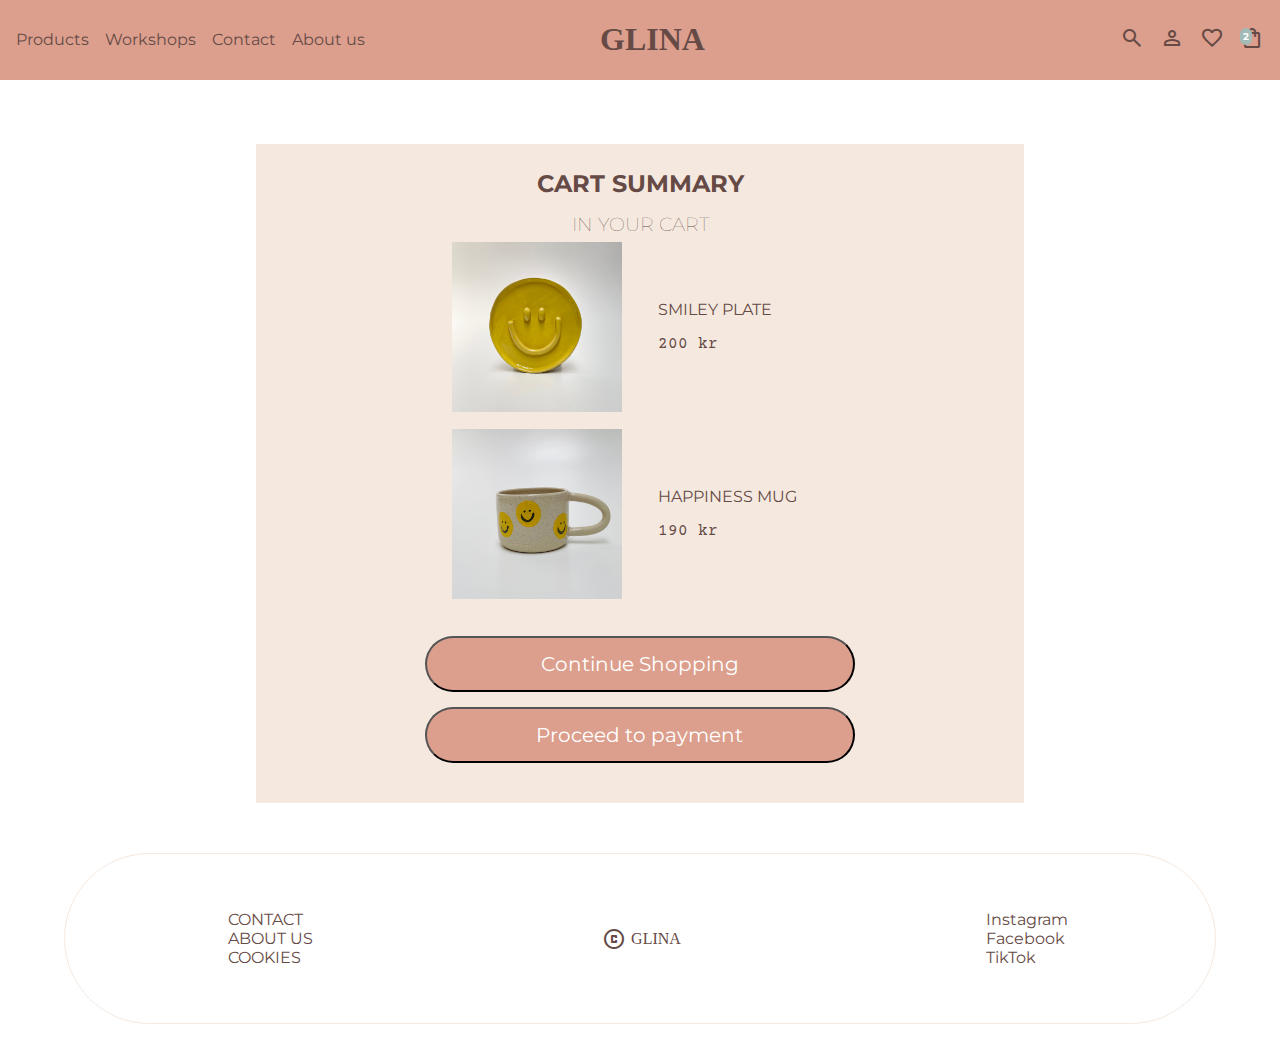
==== cartsummary.html @ a9a79e86 "cart dropdown start" ====
<!DOCTYPE html>
<html lang="en">
  <head>
    <meta charset="UTF-8" />
    <meta name="viewport" content="width=device-width, initial-scale=1.0" />
    <title>GLINA</title>
    <link rel="stylesheet" href="css/cartsummary.css">
    <link rel="stylesheet" href="https://fonts.googleapis.com/css2?family=Material+Symbols+Outlined:opsz,wght,FILL,GRAD@24,400,0,0" />
    <link rel="preconnect" href="https://fonts.googleapis.com">
    <link rel="preconnect" href="https://fonts.gstatic.com" crossorigin>
    <link href="https://fonts.googleapis.com/css2?family=Montserrat:wght@400;600&family=Unbounded&display=swap" rel="stylesheet">
    <link rel="preconnect" href="https://fonts.googleapis.com"> 
    <link rel="preconnect" href="https://fonts.gstatic.com" crossorigin> 
    <link href="https://fonts.googleapis.com/css2?family=Courier+Prime&display=swap" rel="stylesheet">
  </head>

  <body>

    <header>
      <ul id="header-tabs">

        <li class="dropdown">
          <button class="dropbtn"> Products</button>
          <div class ="dropdown-content">
            <a href="product-page.html">All Products</a>
            <a href="#">Mugs</a>
            <a href="#">Bowls</a>
            <a href="#">Plates</a>
            <a href="#">Decorative</a>
          </div>
        </li>

        <a href="#">
          <li>Workshops</li>
        </a>

        <a href="#">
          <li>Contact</li>
        </a>

        <a href="#">
          <li>About us</li>
        </a>
      </ul>
      
      <a href="index.html">
        <h1 id="logo">GLINA</h1>
      </a>
      
      <div class="flex-container">
        <div>
           <span class="material-symbols-outlined">
          search
           </span>
        </div>

        <div>
          <span class="material-symbols-outlined">
            person
          </span>
        </div>


        <div>
          <span class="material-symbols-outlined">
              favorite
          </span>
        </div>


        <div id="spoppingbag">
          <a href="cartsummary.html">
          <span class="material-symbols-outlined"> shopping_bag </span>
          <div class="overlay">
            <p id="number">2</p>
            </a>
          </div>
        </div>
      </div>
    
    </header>

    <main>
        
        <div class="container">
            <h2>CART SUMMARY</h2>
            <h3>IN YOUR CART</h3> 
            <div class="cart-summary">
                <img class="product-img" src="specific-product-img/IMG_63083_1296x.heic.jpeg" alt="The Smiley Plate product image">
                 <div class="smiley-plate-text">
                    <p>SMILEY PLATE</p>
                    <p class="price">200 kr</p>  
                </div>
                <img class="product-img" src="specific-product-img/IMG_2815_1296x.heic.jpeg" alt="The Happiness Mug product image">
                <div class="happiness-mug-text">
                     <p>HAPPINESS MUG</p>
                     <p class="price">190 kr</p>

                </div>
                
            </div>
            <div>
              <a href="product-page.html">
                <button class="cart-button"> 
                    Continue Shopping
                </button>
              </a>
            </div>
            <div>
              <a href="customer-info.html">
                <button class="cart-button">
                    Proceed to payment
                </button>
              </a>
            </div>
        </div>
    </main>

    <footer>
      <ul id="footer-info-one">
          <li>CONTACT</li>
          <li>ABOUT US</li>
          <li>COOKIES</li>
        </ul>
        
        <div id="copyright">
          <span id="copysymbol" class="material-symbols-outlined">
          copyright
          </span>
           <p>GLINA</p>
        </div>
  
        <ul id="footer-info-two">
          <li>Instagram</li>
          <li>Facebook</li>
          <li>TikTok</li>
        </ul>
  </footer>
  </body>
</html>
---- css/cartsummary.css ----
body {
    margin: 0;
}

/* HEADER */


.dropdown{
    position: relative;
    display: inline-block;
}
.dropbtn{
    background-color: #dc9f8d;
    color: #664a46;
    padding: 0;
    font-size: 16px;
    border: none;
    cursor: pointer;
    font-family: 'Montserrat', sans-serif;

}
.dropdown-content {
    display: none;
    position: absolute;
    background-color: white;
    min-width: 200px;
    z-index: 1;
}
.dropdown-content a {
    display: block;
    padding: 10px;
    text-decoration: none;
    color: black;
}
.dropdown-content a:hover {
    background-color: #A2BBB7;
}
.dropdown:hover .dropdown-content{
    display: block;
}

* {
    color: #664a46;
}

#header-tabs {
    font-family: 'Montserrat', sans-serif;
    list-style: none;
    padding: 0;
    display: flex;
    flex-direction: row;
}

a {
    text-decoration: none;
}

li {
    margin-left: 1rem;
}

header {
    display: flex;
    align-items: center;
    justify-content: space-between;
    background-color: #dc9f8d;
}

.flex-container {
    display: flex;
}

.material-symbols-outlined {
    margin-right: 1rem;
}

#logo {
    margin-right: 180px;
}


#spoppingbag {
    position: relative;
    display: inline-block;
  }
  
  .overlay {
    position: absolute;
    top: 0;
    left: 0;
    z-index: 1;
  }
  
  #number {
    font-family: "Montserrat", sans-serif;
    color: white;
    background-color: #A2BBB7;
    display: inline;
    border-radius: 100px;
    padding: 3px;
    font-size: 0.6rem;
    font-weight: bold;
  }

/* FOOTER */

footer {
    display: flex;
    justify-content: space-between;
    align-items: center;
    border: 1px solid #f5e9df;
    padding: 40px;
    border-radius: 1000px;
    margin-left: 5%;
    margin-right: 5%;
    margin-top: 50px;
    margin-bottom: 30px;
}

#footer-info-one, #footer-info-two {
    font-family: 'Montserrat', sans-serif;
    padding-left: 0%;
    list-style: none;
    margin-left: 10%;
    margin-right: 10%;
}

#copyright {
    display: flex;
    align-items: center;
    color: #664a46;
}

#copysymbol {
    margin-right: 0;
    padding-right: 5px;
}

@media screen and (max-width: 400px) {
    #footer-info-one {
        margin-left: 0;
        margin-right: 0;
        order: -1;
        line-height: 22px;
    } 
    
    #footer-info-two {
        order: -1;
        line-height: 22px;
    }

    footer {
        display: flex;
        flex-direction: column;
        border-radius: 50px;
    }
}

/* FOOTER ending */

.cart-summary{
    display: grid;
    grid-template-columns: repeat(2, 1fr);
    column-width: 10%;
    align-self: center;
    align-content: center;
    margin-top: 0%;
    margin-bottom: 5vh;
    gap: 5%;
}
.container{
    background-color: #F5E9DF;
    margin-top: 5%;
    margin-left: 20%;
    margin-right: 20%;
    padding: 2%;
}
/*ask someone how to center those button ishes*/
.product-img{
    width: 50%;
    padding-left: 50%;

}

.smiley-plate-text{
    align-self: center;
    font-family: 'Montserrat', sans-serif;
}
.happiness-mug-text{
    align-self: center;
    font-family: 'Montserrat', sans-serif;
}
h2{
    text-align: center;
    margin-top: 0%;
    padding-top: 0;
    margin-bottom: 0%;
    font-family: 'Montserrat', sans-serif;
}
h3{
    text-align: center;
    padding-top: 2%;
    padding-bottom: 1%;
    margin-top: 0%;
    margin-bottom: 1%;
    font-family: 'Montserrat', sans-serif;
    font-weight: lighter;
}
.cart-button{
    background-color: #DC9F8D;
    padding: 2%;
    margin-bottom: 2%;
    border-radius: 30px;
    margin-left: 20%;
    font-size: 20px;
    width: 60%;
    font-family: 'Montserrat', sans-serif;
    color: #FFFFFF;
}
.price{
    font-family: 'Courier Prime', monospace;
}
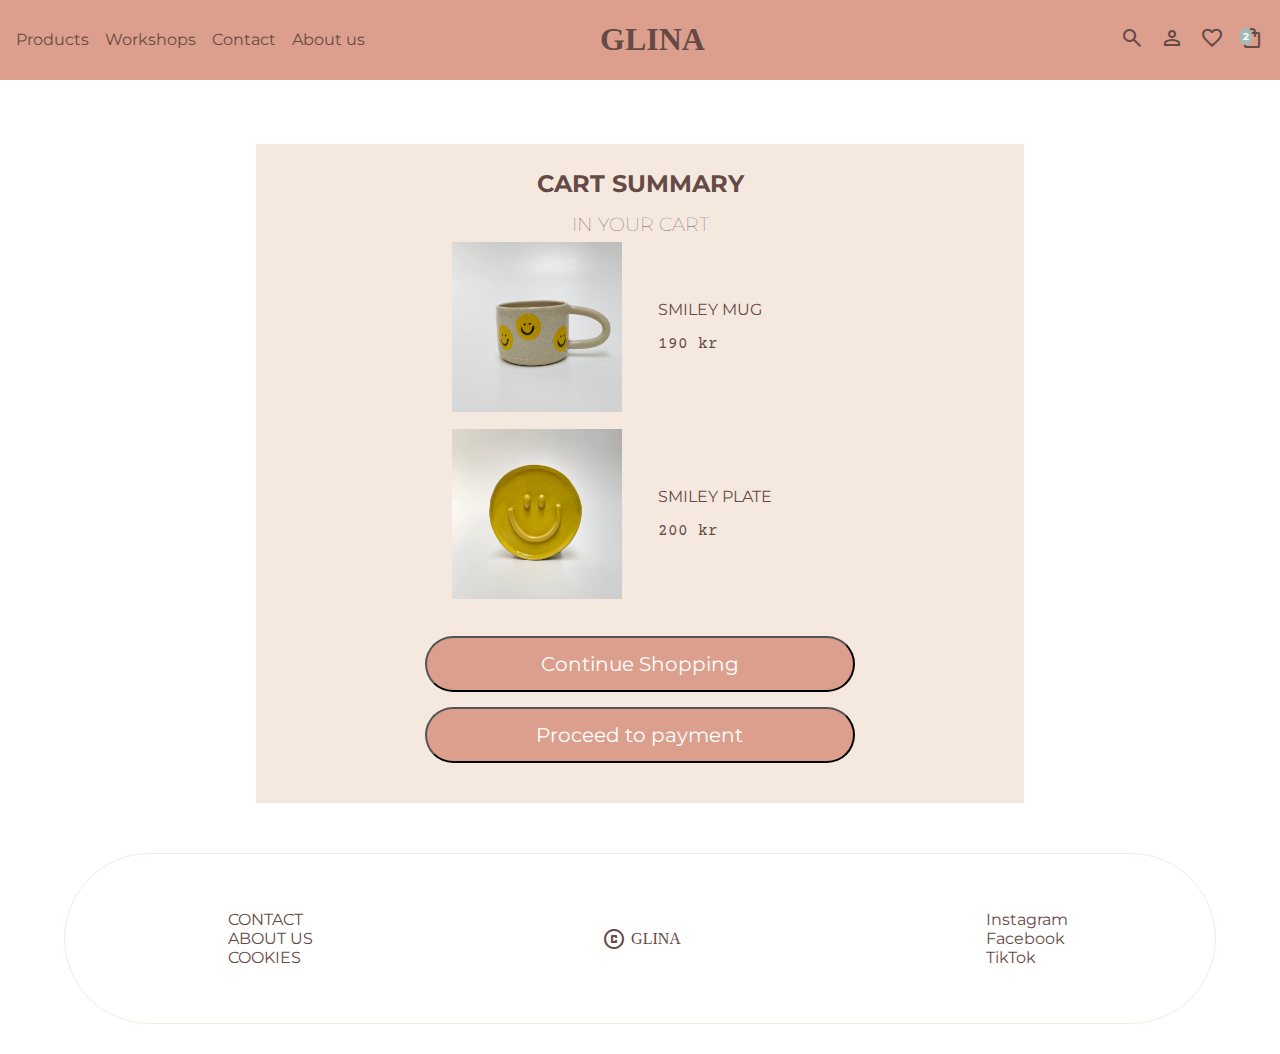
==== commit d768b68a: "cart summary rearranged items" ====
--- a/cartsummary.html
+++ b/cartsummary.html
@@ -86,15 +86,15 @@
             <h2>CART SUMMARY</h2>
             <h3>IN YOUR CART</h3> 
             <div class="cart-summary">
-                <img class="product-img" src="specific-product-img/IMG_63083_1296x.heic.jpeg" alt="The Smiley Plate product image">
+                <img class="product-img" src="img/smileymug.heic.webp" alt="The Smiley Plate product image">
                  <div class="smiley-plate-text">
-                    <p>SMILEY PLATE</p>
-                    <p class="price">200 kr</p>  
+                    <p>SMILEY MUG</p>
+                    <p class="price">190 kr</p>  
                 </div>
-                <img class="product-img" src="specific-product-img/IMG_2815_1296x.heic.jpeg" alt="The Happiness Mug product image">
+                <img class="product-img" src="img/smileyplate.webp" alt="The Happiness Mug product image">
                 <div class="happiness-mug-text">
-                     <p>HAPPINESS MUG</p>
-                     <p class="price">190 kr</p>
+                     <p>SMILEY PLATE</p>
+                     <p class="price">200 kr</p>
 
                 </div>
                 
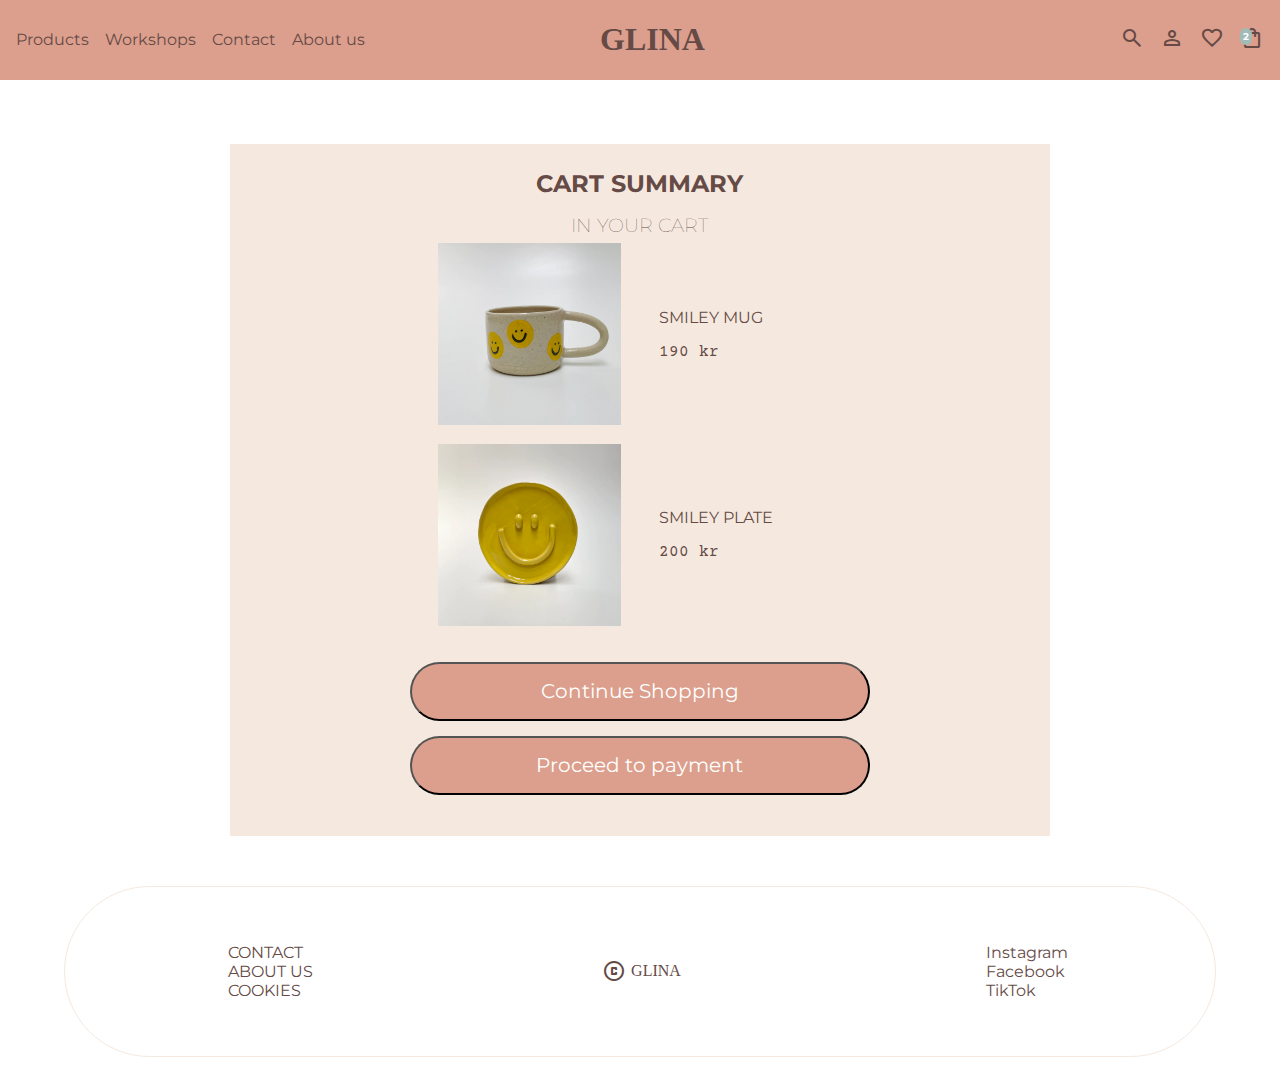
==== commit dff8f620: "nina push" ====
--- a/cartsummary.html
+++ b/cartsummary.html
@@ -115,6 +115,7 @@
             </div>
         </div>
     </main>
+    
 
     <footer>
       <ul id="footer-info-one">
--- a/css/cartsummary.css
+++ b/css/cartsummary.css
@@ -3,6 +3,7 @@
 }
 
 /* HEADER */
+
 
 
 .dropdown{
@@ -39,6 +40,29 @@
     display: block;
 }
 
+@media screen and (min-width: 400px){
+    .container{
+        margin-left: 18%;
+        margin-right: 20%;
+        width: 60%;
+    }
+    .cart-button{
+        font-size: 20px;
+    }
+}
+
+@media screen and (max-width: 400px) {
+    .container{
+        width: 80vw;
+        margin-left: auto;
+        margin-right: auto;
+        
+    }
+    .cart-button{
+        font-size: 16px;
+    }
+}
+
 * {
     color: #664a46;
 }
@@ -64,6 +88,7 @@
     align-items: center;
     justify-content: space-between;
     background-color: #dc9f8d;
+    width: 100vw;
 }
 
 .flex-container {
@@ -171,11 +196,12 @@
 .container{
     background-color: #F5E9DF;
     margin-top: 5%;
-    margin-left: 20%;
-    margin-right: 20%;
+    
     padding: 2%;
-}
-/*ask someone how to center those button ishes*/
+
+    
+}
+
 .product-img{
     width: 50%;
     padding-left: 50%;
@@ -212,7 +238,6 @@
     margin-bottom: 2%;
     border-radius: 30px;
     margin-left: 20%;
-    font-size: 20px;
     width: 60%;
     font-family: 'Montserrat', sans-serif;
     color: #FFFFFF;
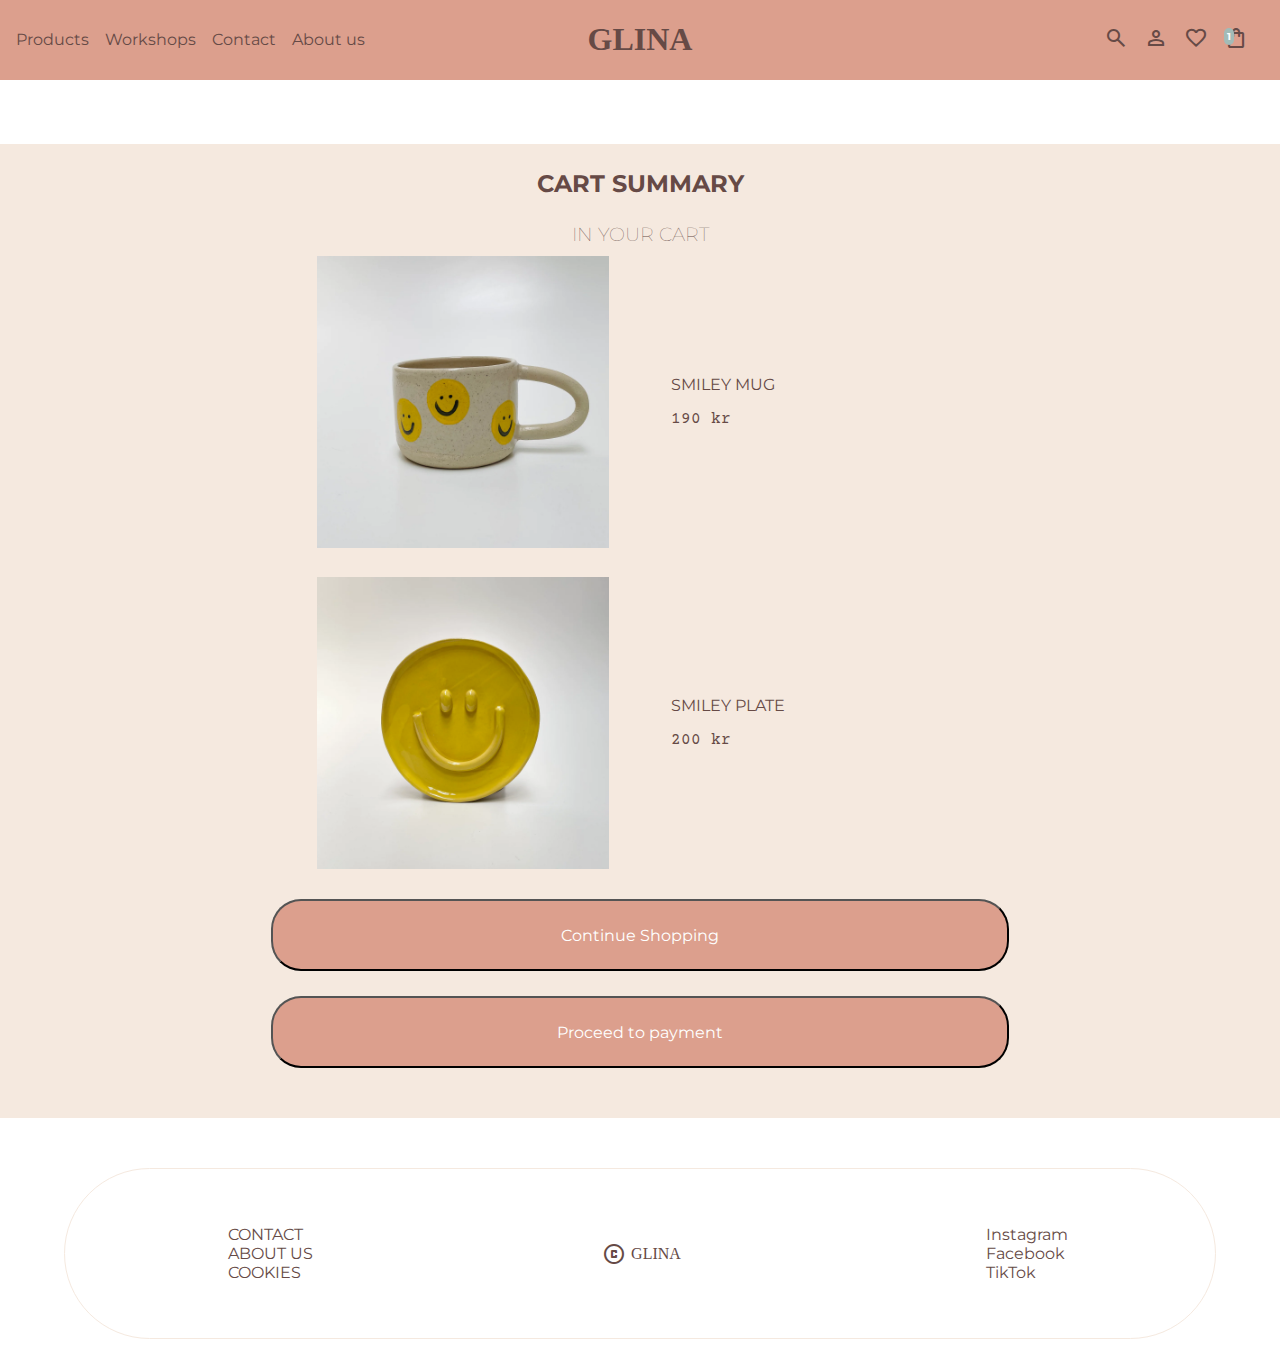
==== commit 0381d260: "app header finished" ====
--- a/cartsummary.html
+++ b/cartsummary.html
@@ -17,6 +17,11 @@
   <body>
 
     <header>
+      <div id="hamburger">
+        <img id="hamburgerimg" src="img/hamburgermenu.png" alt="hamburger menu icon">
+      </div>
+
+
       <ul id="header-tabs">
 
         <li class="dropdown">
@@ -29,7 +34,7 @@
             <a href="#">Decorative</a>
           </div>
         </li>
-
+        
         <a href="#">
           <li>Workshops</li>
         </a>
@@ -42,42 +47,79 @@
           <li>About us</li>
         </a>
       </ul>
-      
-      <a href="index.html">
-        <h1 id="logo">GLINA</h1>
-      </a>
+
+      <div id="logo-wrapper">
+        <a href="index.html">
+           <h1 id="logo">GLINA</h1>
+        </a>
+      </div>
       
       <div class="flex-container">
-        <div>
+        <div class="webicons">
+          
+          <div>
            <span class="material-symbols-outlined">
           search
            </span>
-        </div>
-
-        <div>
+          </div>
+
+          <div>
+            <span class="material-symbols-outlined">
+            person
+            </span>
+          </div>
+
+
+          <div>
+           <span class="material-symbols-outlined">
+              favorite
+            </span>
+          </div>
+
+        </div>
+        
+
+
+       <div class="cartdown">
+        <button class="cartbtn">
+          <a href="cartsummary.html">
           <span class="material-symbols-outlined">
-            person
-          </span>
-        </div>
-
-
-        <div>
-          <span class="material-symbols-outlined">
-              favorite
-          </span>
-        </div>
-
-
-        <div id="spoppingbag">
-          <a href="cartsummary.html">
-          <span class="material-symbols-outlined"> shopping_bag </span>
+            shopping_bag </span>
+          </a>
+        </button>
           <div class="overlay">
-            <p id="number">2</p>
-            </a>
-          </div>
-        </div>
-      </div>
-    
+            <p id="number">1</p>
+          </div>
+          <div class ="cartdown-content">
+            <div class="cart-summary">
+              
+               <img class="smiley-dropdown" src="img/smileymug.heic.webp" alt="mug with smiley faces"> 
+              
+               
+              
+               <div class="price1"> 
+                  <p>SMILEY MUG</p>
+                  <p>190kr</p> 
+                  <p>x1</p>
+                </div>
+       
+             
+                <img id="addeditem" src="img/smileyplate.webp" alt="smiley plate">
+              
+                <div id="price2">
+                  <p>SMILEY PLATE</p>
+                  <p>200kr</p>
+                  <p>x1</p>
+                </div>
+              </div>
+              <a href="cartsummary.html">
+                <button class="cart-button">To cart</button>
+              </a>
+          </div>   
+          </div>
+        </div>
+      </div>
+
     </header>
 
     <main>
@@ -115,6 +157,27 @@
             </div>
         </div>
     </main>
+
+    <div id="mobileicons">
+      <div class="bottomicon">
+         <span class="material-symbols-outlined">
+        search
+         </span>
+      </div>
+
+      <div class="bottomicon">
+        <span class="material-symbols-outlined">
+          person
+        </span>
+      </div>
+
+
+      <div class="bottomicon">
+        <span class="material-symbols-outlined">
+            favorite
+        </span>
+      </div>
+    </div>
     
 
     <footer>
--- a/css/cartsummary.css
+++ b/css/cartsummary.css
@@ -3,8 +3,18 @@
 }
 
 /* HEADER */
-
-
+/* HEADER */
+
+#hamburger{
+    display: none;
+   width: 100px;
+   position: absolute;
+   padding-left: 25px;
+   padding-top: 8px;
+}
+#hamburgerimg{
+    width: 25px;
+}
 
 .dropdown{
     position: relative;
@@ -40,28 +50,88 @@
     display: block;
 }
 
-@media screen and (min-width: 400px){
-    .container{
-        margin-left: 18%;
-        margin-right: 20%;
-        width: 60%;
-    }
-    .cart-button{
-        font-size: 20px;
-    }
-}
-
-@media screen and (max-width: 400px) {
-    .container{
-        width: 80vw;
-        margin-left: auto;
-        margin-right: auto;
-        
-    }
-    .cart-button{
-        font-size: 16px;
-    }
-}
+/* this is the cart dropdown menu CSS*/
+
+.smiley-dropdown{
+    width: 20vh;
+    padding: 15%;
+
+}
+
+
+
+.cart-summary{
+    display: grid;
+    grid-template-columns: repeat(2, 1fr);
+    align-self: center;
+    align-content: center;
+    column-width: auto;
+    gap: 5%;
+}
+
+.cartdown{
+    position: relative;
+    float: right; 
+    margin-right: 1rem;
+}
+.cartbtn{
+    background-color: #dc9f8d;
+    color: #664a46;
+    padding: 0;
+    font-size: 16px;
+    border: none;
+    cursor: pointer;
+    font-family: 'Montserrat', sans-serif;
+
+}
+.cartdown-content {
+    display: none;
+    position: absolute;
+    background-color: white;
+    min-width: 300px;
+    z-index: 1;
+    right: 0;
+}
+.cartdown-content a {
+    display: block;
+    padding: 0px;
+    text-decoration: none;
+    color: black;
+}
+
+
+.cartdown:hover .cartdown-content{
+    display: block;
+}
+
+.cart-button{
+    background-color: #DC9F8D;
+    padding: 2%;
+    margin-bottom: 2%;
+    border-radius: 30px;
+    margin-left: 20%;
+    font-size: 16px;
+    width: 60%;
+    font-family: 'Montserrat', sans-serif;
+    color: #FFFFFF;
+}
+
+.price1{
+    padding-left: 15%; 
+  padding-top: 10%;
+  }
+  
+  #price2{
+    display: none;
+  padding-left: 15%; 
+  padding-top: 10%;
+  }
+  
+  #addeditem{
+    display: none;
+    width: 20vh;
+    padding: 15%;
+  }
 
 * {
     color: #664a46;
@@ -75,6 +145,67 @@
     flex-direction: row;
 }
 
+#mobileicons{
+    justify-self: center;
+    display: none;
+    position: fixed;
+    bottom: 0;
+    width: 100%;
+
+
+}
+
+.webicons{
+    display: flex;
+}
+
+.bottomicon{
+    background-color:#DC9F8D;
+    display: grid;
+    grid-template-columns: repeat(3, 1fr);
+    padding-left: 2.5rem;
+    padding-top: 10px;
+    width: 100%;
+    height: 2rem;
+
+}
+
+/*media query for header
+Ask Evelin why the fixed position is so weird*/
+@media screen and (max-width: 400px){
+   #hamburger{
+    display: block;
+   }
+
+   header {
+    position: fixed;
+   }
+   
+    #header-tabs{
+        display: none;
+    }
+    #logo{
+        padding-left: 140px;
+        padding-right: 70px;
+    }
+    .webicons{
+        display: none;
+    }
+    #mobileicons{
+        display: flex;
+        
+    }
+}
+
+@media screen and (min-width: 400px){
+     .bottomicon{
+        display: none;
+    }
+}
+
+
+
+
 a {
     text-decoration: none;
 }
@@ -84,25 +215,24 @@
 }
 
 header {
-    display: flex;
+    width: 100vw;
+    display: grid;
+    grid-template-columns: repeat(3, 1fr);
     align-items: center;
     justify-content: space-between;
     background-color: #dc9f8d;
-    width: 100vw;
 }
 
 .flex-container {
     display: flex;
+    flex-direction: row;
+    justify-content: end;
+    margin-left: 0;
 }
 
 .material-symbols-outlined {
     margin-right: 1rem;
 }
-
-#logo {
-    margin-right: 180px;
-}
-
 
 #spoppingbag {
     position: relative;
@@ -126,6 +256,11 @@
     font-size: 0.6rem;
     font-weight: bold;
   }
+
+#logo {
+    
+    text-align: center;
+}
 
 /* FOOTER */
 
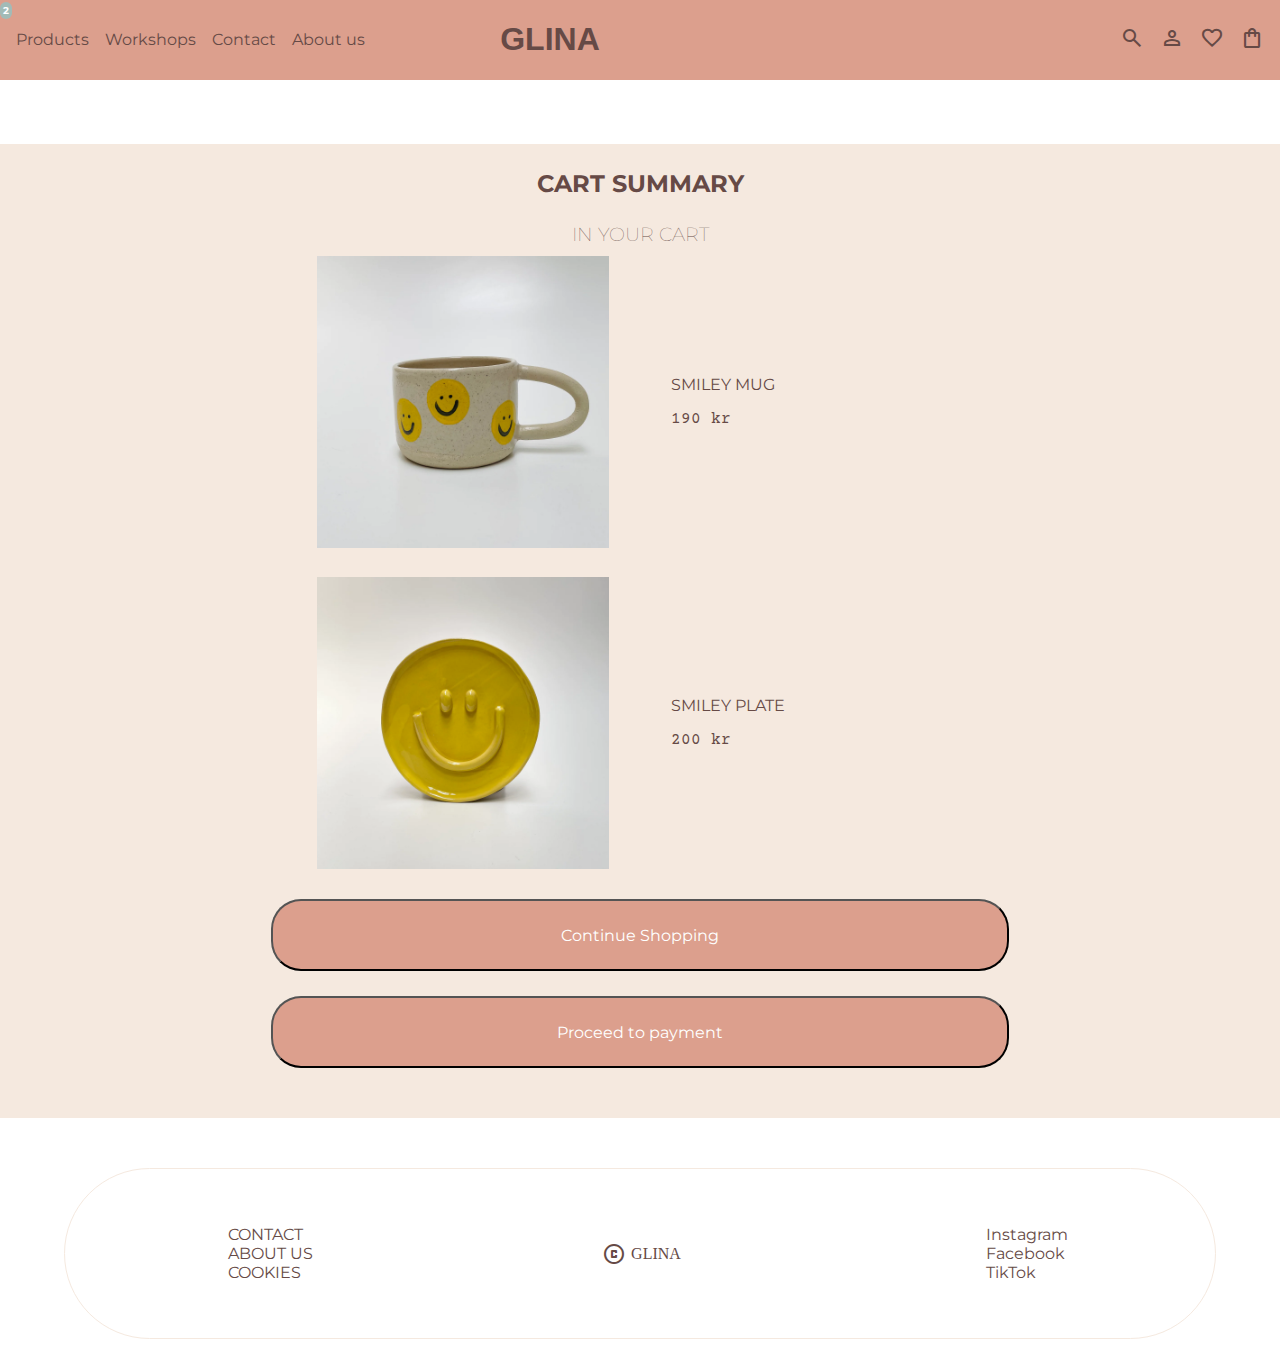
==== commit 9d2ef620: "Merge branch 'main' of https://github.com/karastojanova/E-commerce-G.39" ====
--- a/cartsummary.html
+++ b/cartsummary.html
@@ -17,11 +17,6 @@
   <body>
 
     <header>
-      <div id="hamburger">
-        <img id="hamburgerimg" src="img/hamburgermenu.png" alt="hamburger menu icon">
-      </div>
-
-
       <ul id="header-tabs">
 
         <li class="dropdown">
@@ -34,7 +29,7 @@
             <a href="#">Decorative</a>
           </div>
         </li>
-        
+
         <a href="#">
           <li>Workshops</li>
         </a>
@@ -47,79 +42,42 @@
           <li>About us</li>
         </a>
       </ul>
-
-      <div id="logo-wrapper">
-        <a href="index.html">
-           <h1 id="logo">GLINA</h1>
-        </a>
-      </div>
+      
+      <a href="index.html">
+        <h1 id="logo">GLINA</h1>
+      </a>
       
       <div class="flex-container">
-        <div class="webicons">
-          
-          <div>
+        <div>
            <span class="material-symbols-outlined">
           search
            </span>
-          </div>
+        </div>
 
-          <div>
-            <span class="material-symbols-outlined">
+        <div>
+          <span class="material-symbols-outlined">
             person
-            </span>
-          </div>
+          </span>
+        </div>
 
 
-          <div>
-           <span class="material-symbols-outlined">
+        <div>
+          <span class="material-symbols-outlined">
               favorite
-            </span>
-          </div>
-
+          </span>
         </div>
-        
 
 
-       <div class="cartdown">
-        <button class="cartbtn">
+        <div id="spoppingbag">
           <a href="cartsummary.html">
-          <span class="material-symbols-outlined">
-            shopping_bag </span>
-          </a>
-        </button>
+          <span class="material-symbols-outlined"> shopping_bag </span>
           <div class="overlay">
-            <p id="number">1</p>
-          </div>
-          <div class ="cartdown-content">
-            <div class="cart-summary">
-              
-               <img class="smiley-dropdown" src="img/smileymug.heic.webp" alt="mug with smiley faces"> 
-              
-               
-              
-               <div class="price1"> 
-                  <p>SMILEY MUG</p>
-                  <p>190kr</p> 
-                  <p>x1</p>
-                </div>
-       
-             
-                <img id="addeditem" src="img/smileyplate.webp" alt="smiley plate">
-              
-                <div id="price2">
-                  <p>SMILEY PLATE</p>
-                  <p>200kr</p>
-                  <p>x1</p>
-                </div>
-              </div>
-              <a href="cartsummary.html">
-                <button class="cart-button">To cart</button>
-              </a>
-          </div>   
+            <p id="number">2</p>
+            </a>
           </div>
         </div>
       </div>
-
+    
     </header>
 
     <main>
@@ -158,28 +116,6 @@
         </div>
     </main>
 
-    <div id="mobileicons">
-      <div class="bottomicon">
-         <span class="material-symbols-outlined">
-        search
-         </span>
-      </div>
-
-      <div class="bottomicon">
-        <span class="material-symbols-outlined">
-          person
-        </span>
-      </div>
-
-
-      <div class="bottomicon">
-        <span class="material-symbols-outlined">
-            favorite
-        </span>
-      </div>
-    </div>
-    
-
     <footer>
       <ul id="footer-info-one">
           <li>CONTACT</li>
--- a/css/cartsummary.css
+++ b/css/cartsummary.css
@@ -234,6 +234,16 @@
     margin-right: 1rem;
 }
 
+#logo {
+    margin-right: 180px;
+    font-family: 'Mauline', sans-serif;
+                                                
+}
+
+<<<<<<< HEAD
+
+=======
+>>>>>>> 023690bd72a9779d6b05111b1cd093eeb365f01d
 #spoppingbag {
     position: relative;
     display: inline-block;
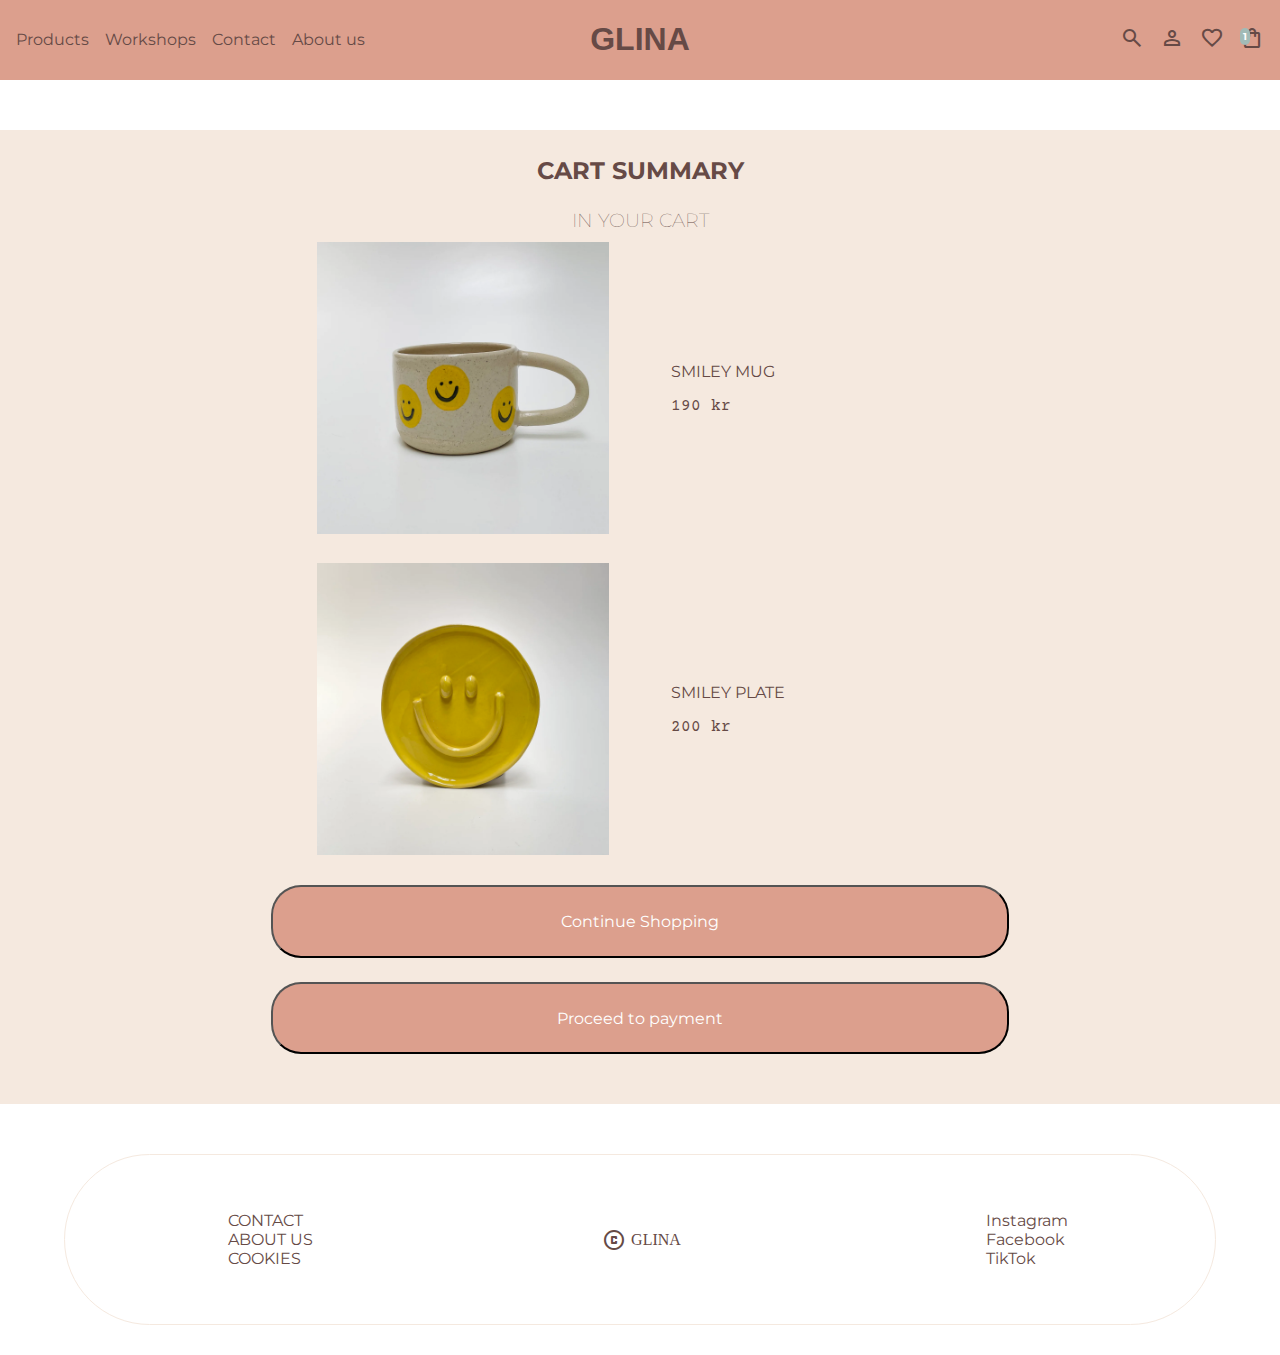
==== commit aaaa4419: "hamburger menus fixed finally (with the right content)" ====
--- a/cartsummary.html
+++ b/cartsummary.html
@@ -12,11 +12,26 @@
     <link rel="preconnect" href="https://fonts.googleapis.com"> 
     <link rel="preconnect" href="https://fonts.gstatic.com" crossorigin> 
     <link href="https://fonts.googleapis.com/css2?family=Courier+Prime&display=swap" rel="stylesheet">
+    <link href="https://fonts.cdnfonts.com/css/mauline" rel="stylesheet">
+                
   </head>
 
   <body>
 
     <header>
+      <div class="phonedown" id="hamburger">
+        <button class="hamburgerbtn" onclick="toggleDropdown()">
+        <img id="hamburgerimg" src="img/hamburgermenu.png" alt="hamburger menu icon">  
+        </button>
+        <div class="phonedown-content">
+            <a href="product-page.html">All Products</a>
+            <a href="#">Workshops</a>
+            <a href="#">Contact</a>
+            <a href="#">About us</a>
+        </div>
+      </div>
+
+      
       <ul id="header-tabs">
 
         <li class="dropdown">
@@ -48,35 +63,72 @@
       </a>
       
       <div class="flex-container">
-        <div>
+        <div class="webicons">
+          
+          <div>
            <span class="material-symbols-outlined">
           search
            </span>
-        </div>
-
-        <div>
+          </div>
+
+          <div>
+            <span class="material-symbols-outlined">
+            person
+            </span>
+          </div>
+
+
+          <div>
+           <span class="material-symbols-outlined">
+              favorite
+            </span>
+          </div>
+
+        </div>
+        
+
+
+       <div class="cartdown">
+        <button class="cartbtn">
+          <a href="cartsummary.html">
           <span class="material-symbols-outlined">
-            person
-          </span>
-        </div>
-
-
-        <div>
-          <span class="material-symbols-outlined">
-              favorite
-          </span>
-        </div>
-
-
-        <div id="spoppingbag">
-          <a href="cartsummary.html">
-          <span class="material-symbols-outlined"> shopping_bag </span>
+            shopping_bag </span>
+          </a>
+        </button>
           <div class="overlay">
-            <p id="number">2</p>
-            </a>
-          </div>
-        </div>
-      </div>
+            <p id="number">1</p>
+          </div>
+          <div class ="cartdown-content">
+            <div class="cart-summary">
+              
+               <img class="smiley-dropdown" src="img/smileymug.heic.webp" alt="mug with smiley faces"> 
+              
+               
+              
+               <div class="price1"> 
+                  <p>SMILEY MUG</p>
+                  <p>190kr</p> 
+                  <p>x1</p>
+                </div>
+                
+              
+              
+       
+             
+                <img id="addeditem" src="img/smileyplate.webp" alt="smiley plate">
+              
+                <div id="price2">
+                  <p>SMILEY PLATE</p>
+                  <p>200kr</p>
+                  <p>x1</p>
+                </div>
+              </div>
+              <a href="cartsummary.html">
+                <button class="cart-button">To cart</button>
+              </a>
+          </div>   
+          </div>
+        </div>
     
     </header>
 
@@ -115,6 +167,26 @@
             </div>
         </div>
     </main>
+    <div id="mobileicons">
+      <div class="bottomicon">
+         <span class="material-symbols-outlined">
+        search
+         </span>
+      </div>
+
+      <div class="bottomicon">
+        <span class="material-symbols-outlined">
+          person
+        </span>
+      </div>
+
+
+      <div class="bottomicon">
+        <span class="material-symbols-outlined">
+            favorite
+        </span>
+      </div>
+    </div>
 
     <footer>
       <ul id="footer-info-one">
--- a/css/cartsummary.css
+++ b/css/cartsummary.css
@@ -3,275 +3,319 @@
 }
 
 /* HEADER */
-/* HEADER */
 
 #hamburger{
-    display: none;
-   width: 100px;
-   position: absolute;
-   padding-left: 25px;
-   padding-top: 8px;
-}
-#hamburgerimg{
-    width: 25px;
-}
-
-.dropdown{
-    position: relative;
-    display: inline-block;
-}
-.dropbtn{
-    background-color: #dc9f8d;
-    color: #664a46;
-    padding: 0;
-    font-size: 16px;
-    border: none;
-    cursor: pointer;
-    font-family: 'Montserrat', sans-serif;
-
-}
-.dropdown-content {
-    display: none;
+    width: 100px;
     position: absolute;
-    background-color: white;
-    min-width: 200px;
-    z-index: 1;
-}
-.dropdown-content a {
-    display: block;
-    padding: 10px;
-    text-decoration: none;
-    color: black;
-}
-.dropdown-content a:hover {
-    background-color: #A2BBB7;
-}
-.dropdown:hover .dropdown-content{
-    display: block;
-}
-
-/* this is the cart dropdown menu CSS*/
-
-.smiley-dropdown{
-    width: 20vh;
-    padding: 15%;
-
-}
-
-
-
-.cart-summary{
-    display: grid;
-    grid-template-columns: repeat(2, 1fr);
-    align-self: center;
-    align-content: center;
-    column-width: auto;
-    gap: 5%;
-}
-
-.cartdown{
-    position: relative;
-    float: right; 
-    margin-right: 1rem;
-}
-.cartbtn{
-    background-color: #dc9f8d;
-    color: #664a46;
-    padding: 0;
-    font-size: 16px;
-    border: none;
-    cursor: pointer;
-    font-family: 'Montserrat', sans-serif;
-
-}
-.cartdown-content {
-    display: none;
-    position: absolute;
-    background-color: white;
-    min-width: 300px;
-    z-index: 1;
-    right: 0;
-}
-.cartdown-content a {
-    display: block;
-    padding: 0px;
-    text-decoration: none;
-    color: black;
-}
-
-
-.cartdown:hover .cartdown-content{
-    display: block;
-}
-
-.cart-button{
-    background-color: #DC9F8D;
-    padding: 2%;
-    margin-bottom: 2%;
-    border-radius: 30px;
-    margin-left: 20%;
-    font-size: 16px;
-    width: 60%;
-    font-family: 'Montserrat', sans-serif;
-    color: #FFFFFF;
-}
-
-.price1{
-    padding-left: 15%; 
-  padding-top: 10%;
-  }
-  
-  #price2{
-    display: none;
-  padding-left: 15%; 
-  padding-top: 10%;
-  }
-  
-  #addeditem{
-    display: none;
-    width: 20vh;
-    padding: 15%;
-  }
-
-* {
-    color: #664a46;
-}
-
-#header-tabs {
-    font-family: 'Montserrat', sans-serif;
-    list-style: none;
-    padding: 0;
-    display: flex;
-    flex-direction: row;
-}
-
-#mobileicons{
-    justify-self: center;
-    display: none;
-    position: fixed;
-    bottom: 0;
-    width: 100%;
-
-
-}
-
-.webicons{
-    display: flex;
-}
-
-.bottomicon{
-    background-color:#DC9F8D;
-    display: grid;
-    grid-template-columns: repeat(3, 1fr);
-    padding-left: 2.5rem;
-    padding-top: 10px;
-    width: 100%;
-    height: 2rem;
-
-}
-
-/*media query for header
-Ask Evelin why the fixed position is so weird*/
-@media screen and (max-width: 400px){
-   #hamburger{
-    display: block;
-   }
-
-   header {
-    position: fixed;
-   }
-   
-    #header-tabs{
-        display: none;
-    }
-    #logo{
-        padding-left: 140px;
-        padding-right: 70px;
-    }
-    .webicons{
-        display: none;
-    }
-    #mobileicons{
-        display: flex;
+    padding-left: 25px;
+    padding-top: 30px;
+ }
+ #hamburgerimg{
+     width: 25px;
+ }
+ 
+ .dropdown{
+     position: relative;
+     display: inline-block;
+ }
+ .dropbtn{
+     background-color: #dc9f8d;
+     color: #664a46;
+     padding: 0;
+     font-size: 16px;
+     border: none;
+     cursor: pointer;
+     font-family: 'Montserrat', sans-serif;
+ 
+ }
+ .dropdown-content {
+     display: none;
+     position: absolute;
+     background-color: white;
+     min-width: 200px;
+     z-index: 1;
+ }
+ .dropdown-content a {
+     display: block;
+     padding: 10px;
+     text-decoration: none;
+     color: black;
+ }
+ .dropdown-content a:hover {
+     background-color: #A2BBB7;
+ }
+ .dropdown:hover .dropdown-content{
+     display: block;
+ }
+ 
+ 
+ 
+ /*this is the mobile hamburger menu*/
+ .phonedown{
+     position: relative;
+     display: inline-block;
+ }
+ .hamburgerbtn{
+     background-color: #dc9f8d;
+     color: #664a46;
+     padding: 0;
+     font-size: 16px;
+     border: none;
+     cursor: pointer;
+     font-family: 'Montserrat', sans-serif;
+     margin-bottom: 8vw;
+     display: none;
+ 
+ }
+ .phonedown-content {
+     display: none;
+     position: absolute;
+     background-color: white;
+     min-width: 250px;
+     z-index: 1;
+ }
+ .phonedown-content a {
+     display: block;
+     padding: 10px;
+     text-decoration: none;
+     color: black;
+     font-size: 18px;
+     font-family: 'Montserrat', sans-serif;
+ }
+ .phonedown-content a:hover {
+     background-color: #A2BBB7;
+ }
+ .phonedown:hover .phonedown-content{
+     display: block;
+ }
+ 
+ @media screen and (max-width: 400px) {
+    .cartdown{
+        margin-left: 20vw;
         
     }
-}
-
-@media screen and (min-width: 400px){
-     .bottomicon{
-        display: none;
+    
+}
+ 
+ /* this is the cart dropdown menu CSS*/
+ 
+ .smiley-dropdown{
+     width: 20vh;
+     padding: 15%;
+ 
+ }
+ 
+ 
+ 
+ .cart-summary{
+     display: grid;
+     grid-template-columns: repeat(2, 1fr);
+     align-self: center;
+     align-content: center;
+     column-width: auto;
+     gap: 5%;
+ }
+ 
+ .cartdown{
+     position: relative;
+     float: right; 
+     margin-right: 0;
+    
+ }
+ .cartbtn{
+     background-color: #dc9f8d;
+     color: #664a46;
+     padding: 0;
+     font-size: 16px;
+     border: none;
+     cursor: pointer;
+     font-family: 'Montserrat', sans-serif;
+ 
+ }
+ .cartdown-content {
+     display: none;
+     position: absolute;
+     background-color: white;
+     min-width: 300px;
+     z-index: 1;
+     right: 0;
+ }
+ .cartdown-content a {
+     display: block;
+     padding: 0px;
+     text-decoration: none;
+     color: black;
+ }
+ 
+ 
+ .cartdown:hover .cartdown-content{
+     display: block;
+ }
+ 
+ .cart-button{
+     background-color: #DC9F8D;
+     padding-right: 0;
+     margin-bottom: 2%;
+     border-radius: 30px;
+     margin-left: 20%;
+     font-size: 16px;
+     width: 60%;
+     font-family: 'Montserrat', sans-serif;
+     color: #FFFFFF;
+ }
+ 
+ .price1{
+     padding-left: 15%; 
+   padding-top: 10%;
+   }
+   
+   #price2{
+     display: block;
+   padding-left: 15%; 
+   padding-top: 10%;
+   }
+   
+   #addeditem{
+     display: block;
+     width: 20vh;
+     padding: 15%;
+   }
+ 
+ * {
+     color: #664a46;
+ }
+ 
+ #header-tabs {
+     font-family: 'Montserrat', sans-serif;
+     list-style: none;
+     padding: 0;
+     display: flex;
+     flex-direction: row;
+ }
+ 
+ #mobileicons{
+     justify-self: center;
+     display: none;
+     position: fixed;
+     bottom: 0;
+ 
+ 
+ }
+ 
+ .webicons{
+     display: flex;
+ }
+ 
+ .bottomicon{
+     background-color:#DC9F8D;
+     display: grid;
+     grid-template-columns: repeat(3, 1fr);
+     padding-left: 2.5rem;
+     padding-top: 10px;
+     width: 100%;
+     height: 2rem;
+     position: sticky;
+ 
+ }
+ 
+ /*media query for header
+ Ask Evelin why the fixed position is so weird*/
+ @media screen and (max-width: 400px){
+     #header-tabs{
+         display: none;
+     }
+     #logo{
+         padding-left: 150px;
+         padding-right: 20px;
+     }
+     .webicons{
+         display: none;
+     }
+     #mobileicons{
+         display: flex;
+         
+     }
+ 
+     .categories-home{
+         grid-template-rows: repeat(2, 1fr);
+         
+     }
+     .hamburgerbtn{
+        display: block;
     }
-}
-
-
-
-
-a {
-    text-decoration: none;
-}
-
-li {
-    margin-left: 1rem;
-}
-
-header {
-    width: 100vw;
-    display: grid;
-    grid-template-columns: repeat(3, 1fr);
-    align-items: center;
-    justify-content: space-between;
-    background-color: #dc9f8d;
-}
-
-.flex-container {
-    display: flex;
-    flex-direction: row;
-    justify-content: end;
-    margin-left: 0;
-}
-
-.material-symbols-outlined {
-    margin-right: 1rem;
-}
-
-#logo {
-    margin-right: 180px;
-    font-family: 'Mauline', sans-serif;
-                                                
-}
-
-<<<<<<< HEAD
-
-=======
->>>>>>> 023690bd72a9779d6b05111b1cd093eeb365f01d
-#spoppingbag {
-    position: relative;
-    display: inline-block;
-  }
-  
-  .overlay {
-    position: absolute;
-    top: 0;
-    left: 0;
-    z-index: 1;
-  }
-  
-  #number {
-    font-family: "Montserrat", sans-serif;
-    color: white;
-    background-color: #A2BBB7;
-    display: inline;
-    border-radius: 100px;
-    padding: 3px;
-    font-size: 0.6rem;
-    font-weight: bold;
-  }
-
-#logo {
-    
-    text-align: center;
-}
-
+     
+ }
+ 
+ @media screen and (min-width: 400px){
+      .bottomicon{
+         display: none;
+     }
+     
+     
+ }
+ 
+ 
+ 
+ 
+ a {
+     text-decoration: none;
+ }
+ 
+ li {
+     margin-left: 1rem;
+ }
+ 
+ header {
+     width: 100%;
+     display: grid;
+     grid-template-columns: repeat(3, 1fr);
+     align-items: center;
+     justify-content: space-between;
+     background-color: #dc9f8d;
+     position: fixed;
+     top: 0;
+     
+ }
+ 
+ .flex-container {
+     display: flex;
+     flex-direction: row;
+     justify-content: end;
+     margin-left: 0;
+ }
+ 
+ .material-symbols-outlined {
+     margin-right: 1rem;
+ }
+ 
+ #spoppingbag {
+     position: relative;
+     display: inline-block;
+   }
+   
+   .overlay {
+     position: absolute;
+     top: 0;
+     left: 0;
+     z-index: 1;
+   }
+   
+   #number {
+     font-family: "Montserrat", sans-serif;
+     color: white;
+     background-color: #A2BBB7;
+     display: inline;
+     border-radius: 100px;
+     padding: 3px;
+     font-size: 0.6rem;
+     font-weight: bold;
+   }
+ 
+ #logo {
+     font-family: 'Mauline', sans-serif;
+     text-align: center;
+    
+ }
 /* FOOTER */
 
 footer {
@@ -328,6 +372,11 @@
 
 /* FOOTER ending */
 
+main{
+    margin-top: 130px;
+    
+}
+
 .cart-summary{
     display: grid;
     grid-template-columns: repeat(2, 1fr);
@@ -343,7 +392,8 @@
     margin-top: 5%;
     
     padding: 2%;
-
+    
+    
     
 }
 
@@ -357,10 +407,12 @@
     align-self: center;
     font-family: 'Montserrat', sans-serif;
 }
+
 .happiness-mug-text{
     align-self: center;
     font-family: 'Montserrat', sans-serif;
 }
+
 h2{
     text-align: center;
     margin-top: 0%;
@@ -368,6 +420,7 @@
     margin-bottom: 0%;
     font-family: 'Montserrat', sans-serif;
 }
+
 h3{
     text-align: center;
     padding-top: 2%;
@@ -377,6 +430,7 @@
     font-family: 'Montserrat', sans-serif;
     font-weight: lighter;
 }
+
 .cart-button{
     background-color: #DC9F8D;
     padding: 2%;
